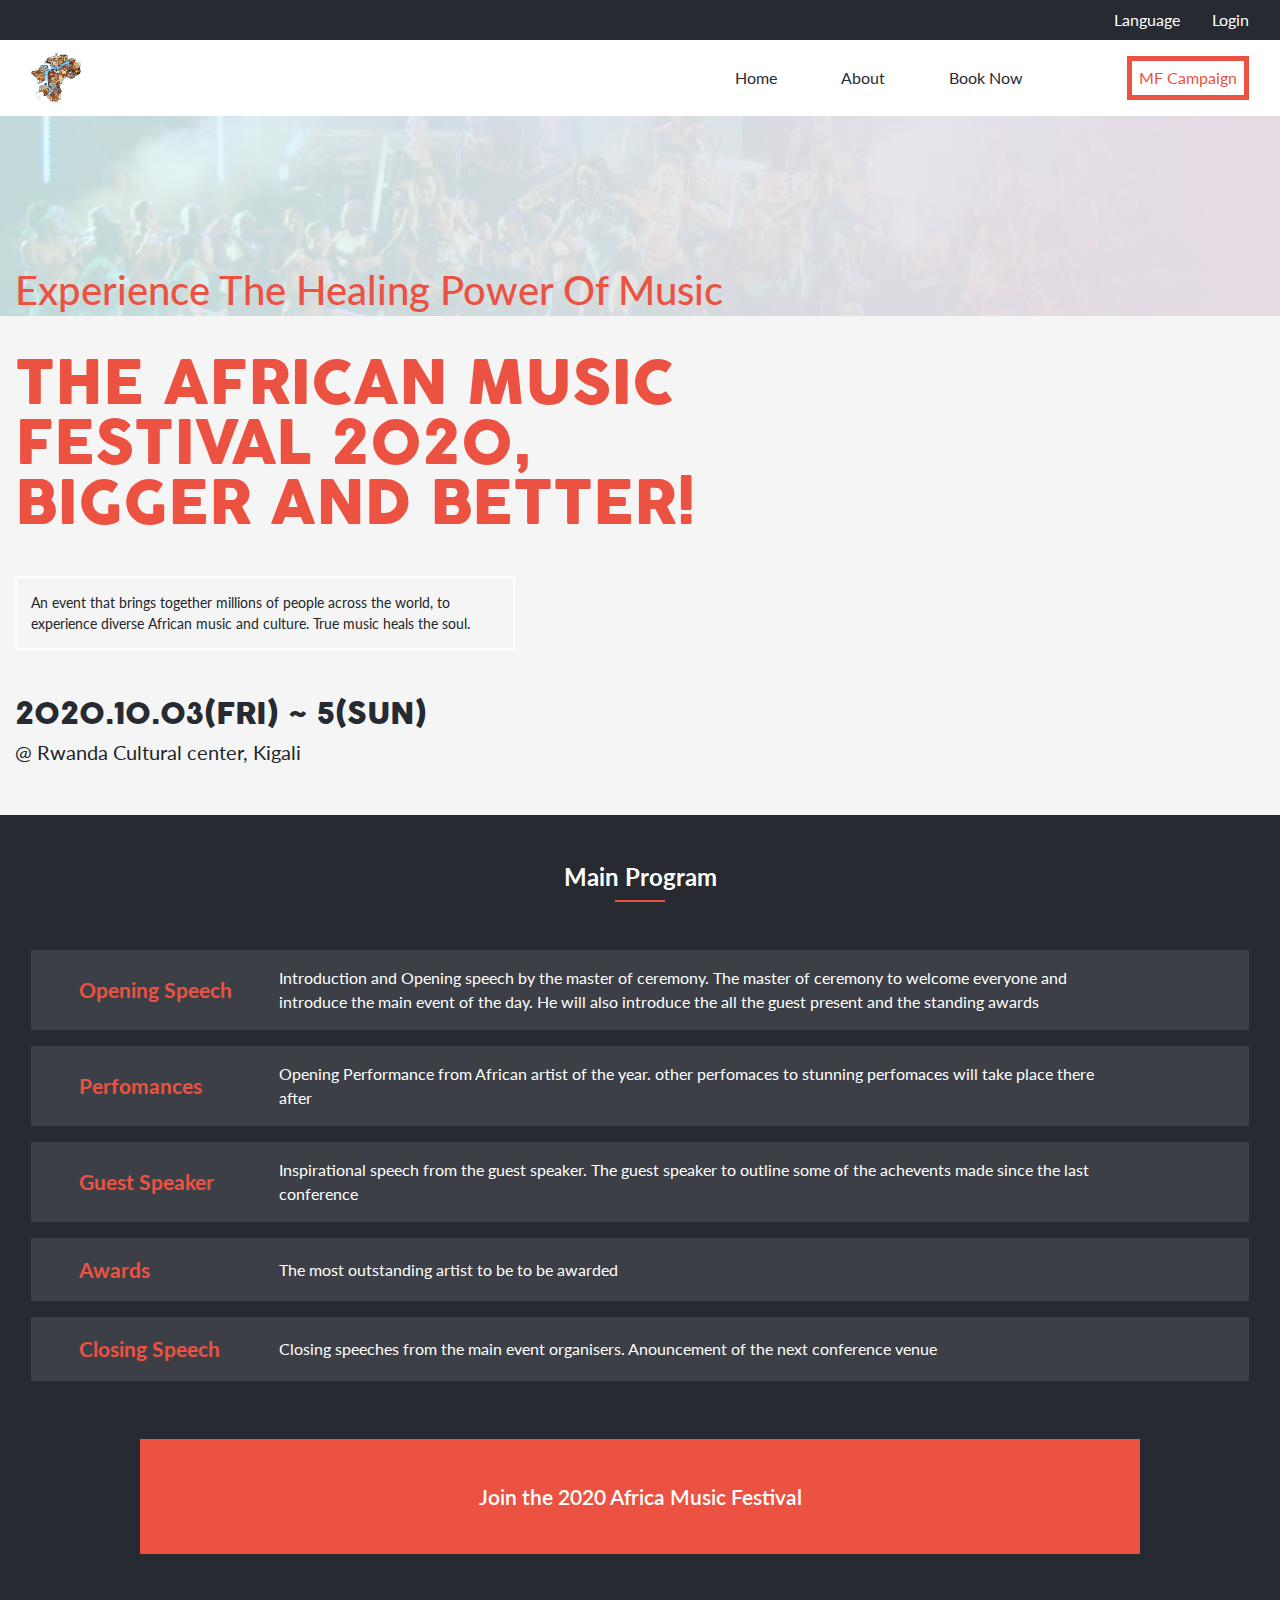
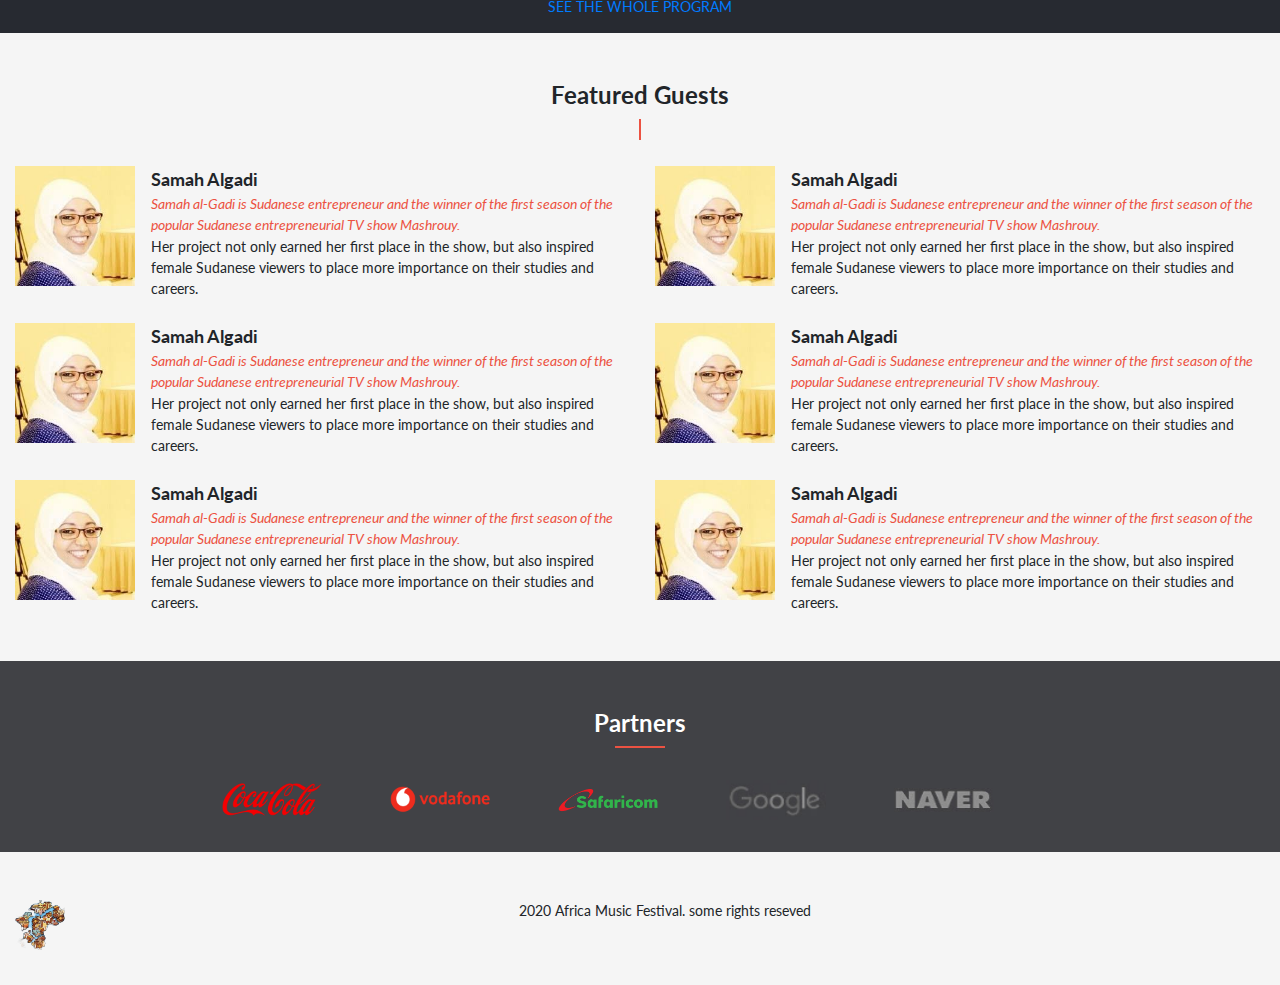
==== about.html @ 5dcbe177 "added the rights section footer" ====
<!DOCTYPE html>
<html lang="en">
<head>
  <meta charset="UTF-8">
  <meta name="viewport" content="width=device-width, initial-scale=1.0">
  <title>Home</title>
  <link rel="stylesheet" href="https://use.fontawesome.com/releases/v5.13.0/css/all.css" integrity="sha384-Bfad6CLCknfcloXFOyFnlgtENryhrpZCe29RTifKEixXQZ38WheV+i/6YWSzkz3V" crossorigin="anonymous"/>
  <link rel="stylesheet" href="style.css">
  <link href="https://fonts.googleapis.com/css2?family=Lato&display=swap" rel="stylesheet">
  <link rel="stylesheet" href="https://maxcdn.bootstrapcdn.com/bootstrap/4.0.0/css/bootstrap.min.css" integrity="sha384-Gn5384xqQ1aoWXA+058RXPxPg6fy4IWvTNh0E263XmFcJlSAwiGgFAW/dAiS6JXm" crossorigin="anonymous">

</head>
<body>

  <div class="small-nav">
    <nav class="container-fluid d-flex justify-content-end">
      
        <a class="nav-link" href="#"><i class="fab fa-facebook-f"></i></a>
        <a class="nav-link" href="#"><i class="fab fa-twitter"></i></a>
        <a class="nav-link" href="#">Language</a>
        <a class="nav-link" href="#">Login</a>
      
    </nav>
  </div>

  <nav class="navbar navbar-expand-lg top-nav sticky-top">
    <div class="container-fluid main-nav">
        <a class="navbar-brand" href="index.html"><img class="logo" src="images/logo.png" alt="Logo"></a>
        <button class="navbar-toggler" type="button" data-toggle="collapse" data-target="#navbarSupportedContent" aria-controls="navbarSupportedContent" aria-expanded="false" aria-label="Toggle navigation">
          <span class="navbar-toggler-icon"></span>
        </button>

      <div class="collapse navbar-collapse" id="navbarSupportedContent">
        <ul class="navbar-nav ml-auto">
          <li class="nav-item"><a class="nav-link" href="index.html">Home</a></li>
          <li class="nav-item"><a class="nav-link" href="about.html">About</a></li>          
          <li class="nav-item"><a class="nav-link" href="tickets.html">Book Now</a></li>
        </ul>
        
        <div class="campaign ml-5">MF Campaign</div>
      </div>
    </div>
  </nav>
  <header>
    <div class="container-fluid">
      
    </div>
    
  </header>
  <main class="container-fluid">
    <div>
      <h1 class="welcome-tag">Experience the healing power of Music</h1>

      <p class="head-tag">
        The African Music Festival 2020,
        Bigger and better!
      </p>
    </div>

    <div>
      <p class="description-tag">
        An event that brings together millions of people across the world, to 
        experience diverse African music and culture.
        True music heals the soul.
      </p>
    </div>

    <div>
      <div class="date">2020.10.03(FRI) ~ 5(SUN)</div>
      <p class="venue">@ Rwanda Cultural center, Kigali</p>
    </div>
  </main>

  <aside class="aside1 text-center mt-5">
    <div class="container-fluid aside1-container">

      <h4 class="aside-header">Main Program</h4>
      <span class="header-span"></span>

      <div class="program-container">

        <div class="prog1">
          <div class="icon"><i class="fas fa-comment-alt fa-2x"></i></div>
          <div class="prog-header">Opening Speech</div>
          <div class="p-text">
            Introduction and Opening speech by the master of ceremony.
            The master of ceremony to welcome everyone and introduce the main event of the day.
            He will also introduce the all the guest present and the standing awards
          </div>
        </div>

        <div class="prog1">
          <div class="icon"><i class="fas fa-comment-alt fa-2x"></i></div>
          <div class="prog-header">Perfomances</div>
          <div class="p-text">
            Opening Performance from African artist of the year.
            other perfomaces to stunning perfomaces will take place there after
          </div>
        </div>

        <div class="prog1">
          <div class="icon"><i class="fas fa-comment-alt fa-2x"></i></div>
          <div class="prog-header">Guest Speaker</div>
          <div class="p-text">
            Inspirational speech from the guest speaker.
            The guest speaker to outline some of the achevents made since the last conference
          </div>
        </div>

        <div class="prog1">
          <div class="icon"><i class="fas fa-comment-alt fa-2x"></i></div>
          <div class="prog-header">Awards</div>
          <div class="p-text">
            The most outstanding artist to be to be awarded
          </div>
        </div>

        <div class="prog1">
          <div class="icon"><i class="fas fa-comment-alt fa-2x"></i></div>
          <div class="prog-header">Closing Speech</div>
          <div class="p-text">
            Closing speeches from the main event organisers.
            Anouncement of the next conference venue
          </div>
        </div>
      </div>

      <button name="button" type="button" class="join-btn">Join the 2020 Africa Music Festival</button>

      <p><a href="#">SEE THE WHOLE PROGRAM</a></p>

    </div>
  </aside>

  <aside class="aside2 text-center">

    <div class="container-fluid aside2-container">

      <h4 class="aside-header">Featured Guests</h4>
      <span class="header-span"></span>
      
      <div class="row guests text-left"> 
        

        <div class="col-lg-6 mt-4">
          <img class="guests-img" src="images/samah.jpeg" alt="guests Image">
          <div class="guests-name">Samah Algadi</div>
          <div class="guests-background">
            Samah al-Gadi is  Sudanese entrepreneur and the winner of the first 
            season of the popular Sudanese entrepreneurial TV show Mashrouy. 
          </div>

          <div class="guests-border">  </div>

          <div class="guests-more">
            Her project not only earned her first place in the show, 
            but also inspired female Sudanese viewers 
            to place more importance on their studies and careers.
          </div>
        </div>

        <div class="col-lg-6 mt-4">
          <img class="guests-img" src="images/samah.jpeg" alt="guests Image">
          <div class="guests-name">Samah Algadi</div>
          <div class="guests-background">
            Samah al-Gadi is  Sudanese entrepreneur and the winner of the first 
            season of the popular Sudanese entrepreneurial TV show Mashrouy. 
          </div>

          <div class="guests-border">  </div>

          <div class="guests-more">
            Her project not only earned her first place in the show, 
            but also inspired female Sudanese viewers 
            to place more importance on their studies and careers.
          </div>
        </div>

        
      </div>

      <div class="row guests text-left"> 
        

        <div class="col-lg-6 mt-4">
          <img class="guests-img" src="images/samah.jpeg" alt="guests Image">
          <div class="guests-name">Samah Algadi</div>
          <div class="guests-background">
            Samah al-Gadi is  Sudanese entrepreneur and the winner of the first 
            season of the popular Sudanese entrepreneurial TV show Mashrouy. 
          </div>

          <div class="guests-border">  </div>

          <div class="guests-more">
            Her project not only earned her first place in the show, 
            but also inspired female Sudanese viewers 
            to place more importance on their studies and careers.
          </div>
        </div>

        <div class="col-lg-6 mt-4">
          <img class="guests-img" src="images/samah.jpeg" alt="guests Image">
          <div class="guests-name">Samah Algadi</div>
          <div class="guests-background">
            Samah al-Gadi is  Sudanese entrepreneur and the winner of the first 
            season of the popular Sudanese entrepreneurial TV show Mashrouy. 
          </div>

          <div class="guests-border">  </div>

          <div class="guests-more">
            Her project not only earned her first place in the show, 
            but also inspired female Sudanese viewers 
            to place more importance on their studies and careers.
          </div>
        </div>

        
      </div>

      <div class="row guests text-left"> 
        

        <div class="col-lg-6 mt-4">
          <img class="guests-img" src="images/samah.jpeg" alt="guests Image">
          <div class="guests-name">Samah Algadi</div>
          <div class="guests-background">
            Samah al-Gadi is  Sudanese entrepreneur and the winner of the first 
            season of the popular Sudanese entrepreneurial TV show Mashrouy. 
          </div>

          <div class="guests-border">  </div>

          <div class="guests-more">
            Her project not only earned her first place in the show, 
            but also inspired female Sudanese viewers 
            to place more importance on their studies and careers.
          </div>
        </div>

        <div class="col-lg-6 mt-4">
          <img class="guests-img" src="images/samah.jpeg" alt="guests Image">
          <div class="guests-name">Samah Algadi</div>
          <div class="guests-background">
            Samah al-Gadi is  Sudanese entrepreneur and the winner of the first 
            season of the popular Sudanese entrepreneurial TV show Mashrouy. 
          </div>

          <div class="guests-border">  </div>

          <div class="guests-more">
            Her project not only earned her first place in the show, 
            but also inspired female Sudanese viewers 
            to place more importance on their studies and careers.
          </div>
        </div>
        
      </div>

    </div>
  </aside>

  <footer class="text-center mt-5">
    <div class="footer-black-bg partners">
    
      <div class="container-fluid">
        <div class="logos-header">
          <h4 class="aside-header">Partners</h4>
          <span class="header-span"></span>
        </div>
        
        <div class="row d-md-block d-lg-none">
          <div class="col-md-12 d-flex justify-content-center">
            <img class="partner-img" src="images/coca.png" alt="Partners">
            <img class="partner-img" src="images/vodafone.png" alt="Partners">
            <img class="partner-img" src="images/saf.png" alt="Partners">
          </div>
          
          <div class="col-md-12 d-flex justify-content-center">
            <img class="partner-img" src="images/google.png" alt="Partners">
            <img class="partner-img" src="images/naver.png" alt="Partners">
          </div>
          
        </div>

        <div class="footer-logos d-none d-lg-block">
            <img class="partner-img" src="images/coca.png" alt="Partners">
            <img class="partner-img" src="images/vodafone.png" alt="Partners">
            <img class="partner-img" src="images/saf.png" alt="Partners">
            <img class="partner-img" src="images/google.png" alt="Partners">
            <img class="partner-img" src="images/naver.png" alt="Partners">
                
        </div>
        
      </div>
    </div>

    <div class="footer-white-bg text-center">
      <div class="rights container-fluid">
        <div class="copyrights">
          <img class="logo" src="images/logo.png" alt="logo">
        </div>
        <div class="attribution">
          <p>
            2020 Africa Music Festival.
            some rights reseved
          </p>
        </div>
      </div>
    </div>
  </footer>

<script src="https://code.jquery.com/jquery-3.2.1.slim.min.js" integrity="sha384-KJ3o2DKtIkvYIK3UENzmM7KCkRr/rE9/Qpg6aAZGJwFDMVNA/GpGFF93hXpG5KkN" crossorigin="anonymous"></script>
<script src="https://cdnjs.cloudflare.com/ajax/libs/popper.js/1.12.9/umd/popper.min.js" integrity="sha384-ApNbgh9B+Y1QKtv3Rn7W3mgPxhU9K/ScQsAP7hUibX39j7fakFPskvXusvfa0b4Q" crossorigin="anonymous"></script>
<script src="https://maxcdn.bootstrapcdn.com/bootstrap/4.0.0/js/bootstrap.min.js" integrity="sha384-JZR6Spejh4U02d8jOt6vLEHfe/JQGiRRSQQxSfFWpi1MquVdAyjUar5+76PVCmYl" crossorigin="anonymous"></script>
</body>
</html>
---- style.css ----
* {
  margin: 0;
  padding: 0;
  font-family: "Lato", sans-serif;
}

@font-face {
  font-family: cocogoose;
  src: url("cocogoose/Cocogoose_trial.otf");
}


header {
  background-image: linear-gradient(to right, rgba(226, 255, 255, 0.85), #e6dbe3), url("images/fest.jpg");
  height: 200px;
  background-position: center;
  background-repeat: no-repeat;
  background-size: cover;
}

.logo {
  width: 50px;
}

body {
  background: rgba(221, 221, 221, 0.3) !important;
  /* opacity: 0.1; */
}

.small-nav {
  background-color: #272a31;
  color: white;
}

.fa-twitter,
.fa-facebook-f {
  color: white !important;
}

.small-nav .nav-link {
  color: white !important;
}

.navbar {
  background: white;
}

.navbar .nav-link {
  color: #272a31;
  margin-right: 3em;
}

.campaign {
  border: 5px solid #ec5242;
  padding: 5px 7px;
  color: #ec5242;
}

.welcome-tag {
  color: #ec5242;
  text-transform: capitalize;
  margin-top: -1.25em;
  margin-bottom: 1em;
}

p {
  font-size: 14px;
}

.head-tag {
  max-width: 700px;
  font-family: cocogoose;
  font-size: 60px;
  line-height: 60px;
  color: #ec5242;
  text-transform: uppercase;
}

.description-tag {
  max-width: 500px;
  border: 2px solid white;
  padding: 1em;
  margin: 3em 0;
}

.date {
  font-family: cocogoose;
  font-size: 30px;
  color: #272a31;
}

.venue {
  font-size: 20px;
}

.aside1 {
  background: #272a31;
}

.aside1-container {
  display: flex;
  flex-direction: column;
  align-items: center;
  color: white;
}

.aside-header{
  font-weight: 700;
  padding-top: 2em;
  /* border-bottom: 2px solid #ec5242; */
  /* border-width: 1; */
}

.header-span {
  width: 50px;
  border: 1px solid #ec5242;
  margin-bottom: 2em;
}

.prog1 {
  width: auto;
  background: #3C3F46;
  margin: 1em;
  padding: 1em;
  display: flex;
  align-items: center;
  text-align: left;
}

.icon {
  margin: 0 1em;
}

.prog-header {
  width: 200px;
  font-size: 21px;
  font-weight: 700;
  color: #ec5242;
  /* text-align: center; */
  /* margin: 0 1em; */
}

.p-text {
  width: 70%;
  /* max-width: 720px; */
  /* margin-left: 1em; */
}

.join-btn {
  width: 80%;
  background: #ec5242;
  border: none;
  color: white;
  font-size: 21px;
  font-weight: 600;
  padding: 2em;
  margin: 2em 0;
}

.guests-img {
  float: left;
}

.guests-img {
  width: 120px;
  margin-right: 1em;
}

.guests-name {
  font-size: 18px;
  font-weight: bold;
}

.guests-background {
  font-size: 14px;
  font-style: italic;
  color: #ec5242;
}

.guests-border {
  width: 100px;
  background: #ec5242;
  border-bottom: 1px solid #3C3F46;
}

.guests-more {
  font-size: 14px;
}


.partners {
  background: #414246;
  color: white;
  padding-bottom: 2em;
}

.logos-header {
  display: flex;
  flex-direction: column;
  align-items: center;
}

.footer-logos {
  display: flex;  
  flex-direction: row;
  justify-content: center;
}

.partner-img {
  width: 100px;
  margin-right: 4em;
}

.copyrights {
  float: left;
}

.rights {
  padding: 3em;
}





@media (min-width: 768px) { ... }

@media (min-width: 992px) { ... }
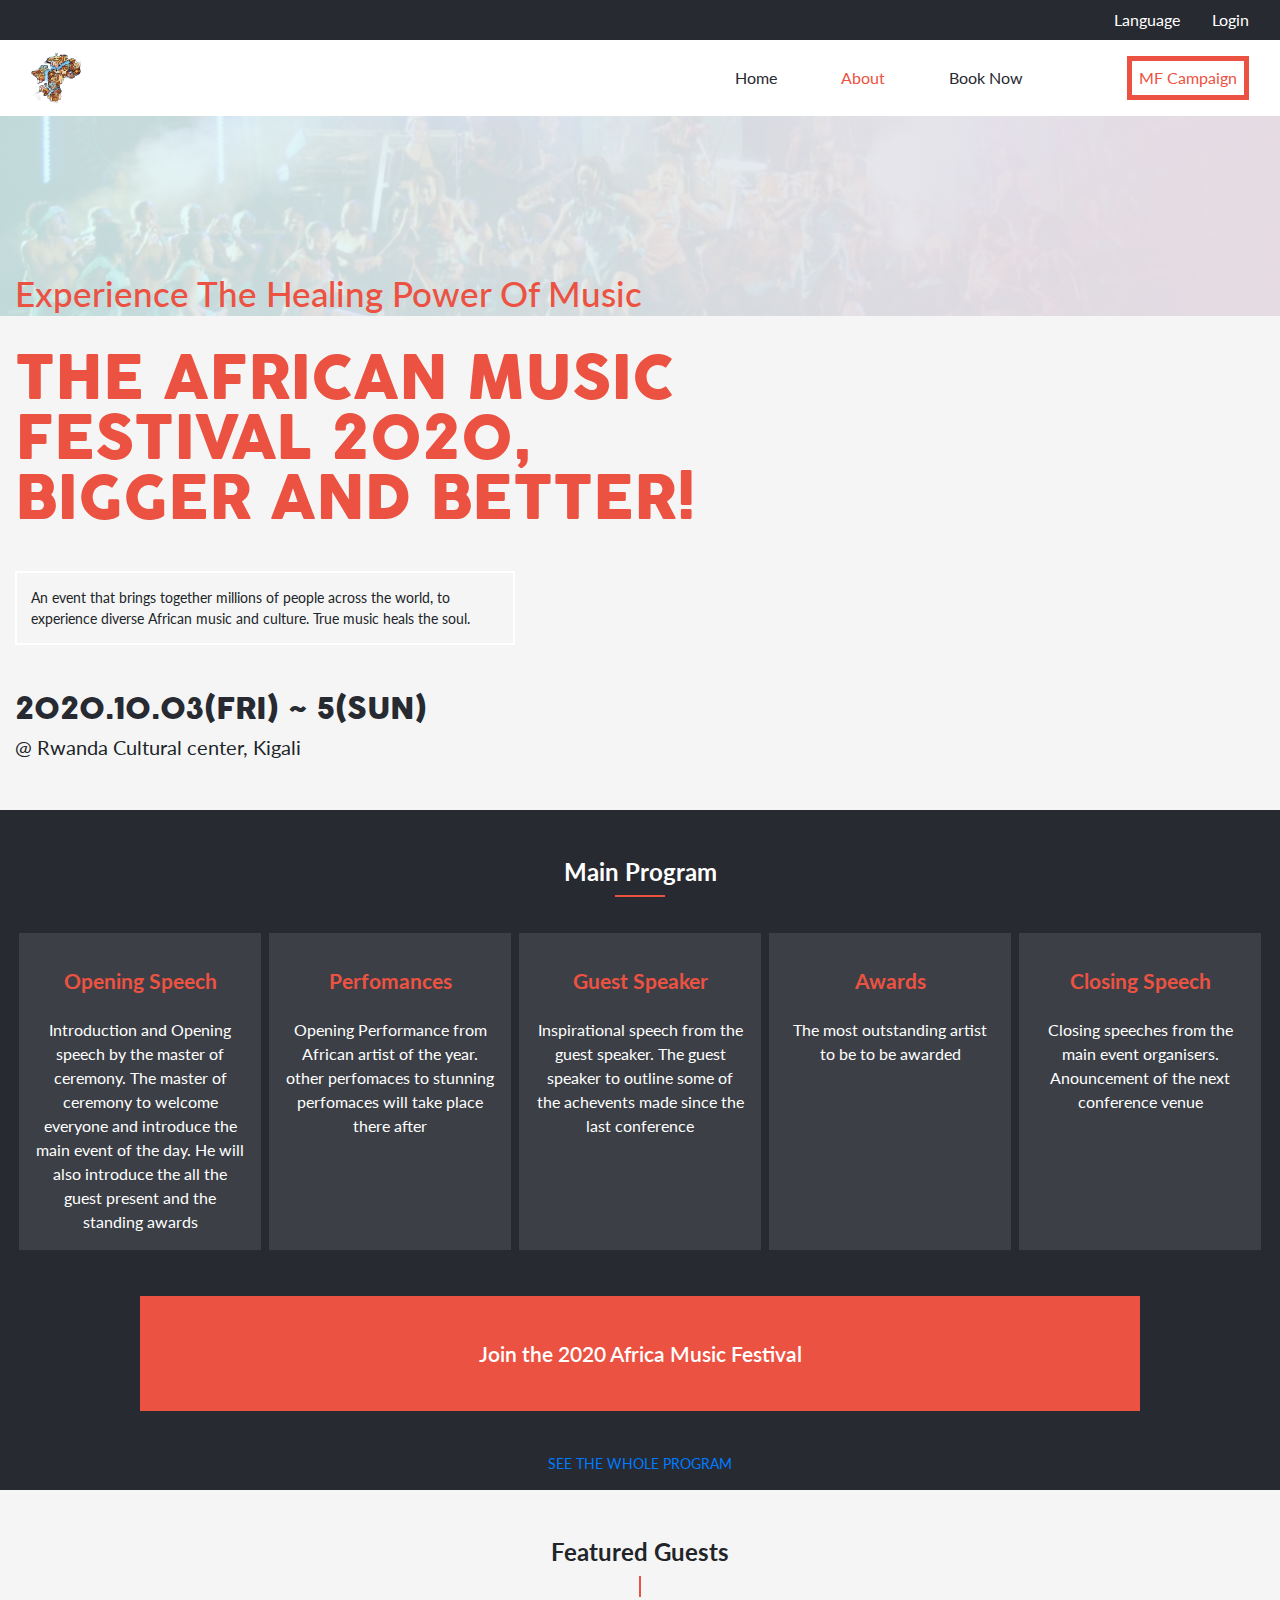
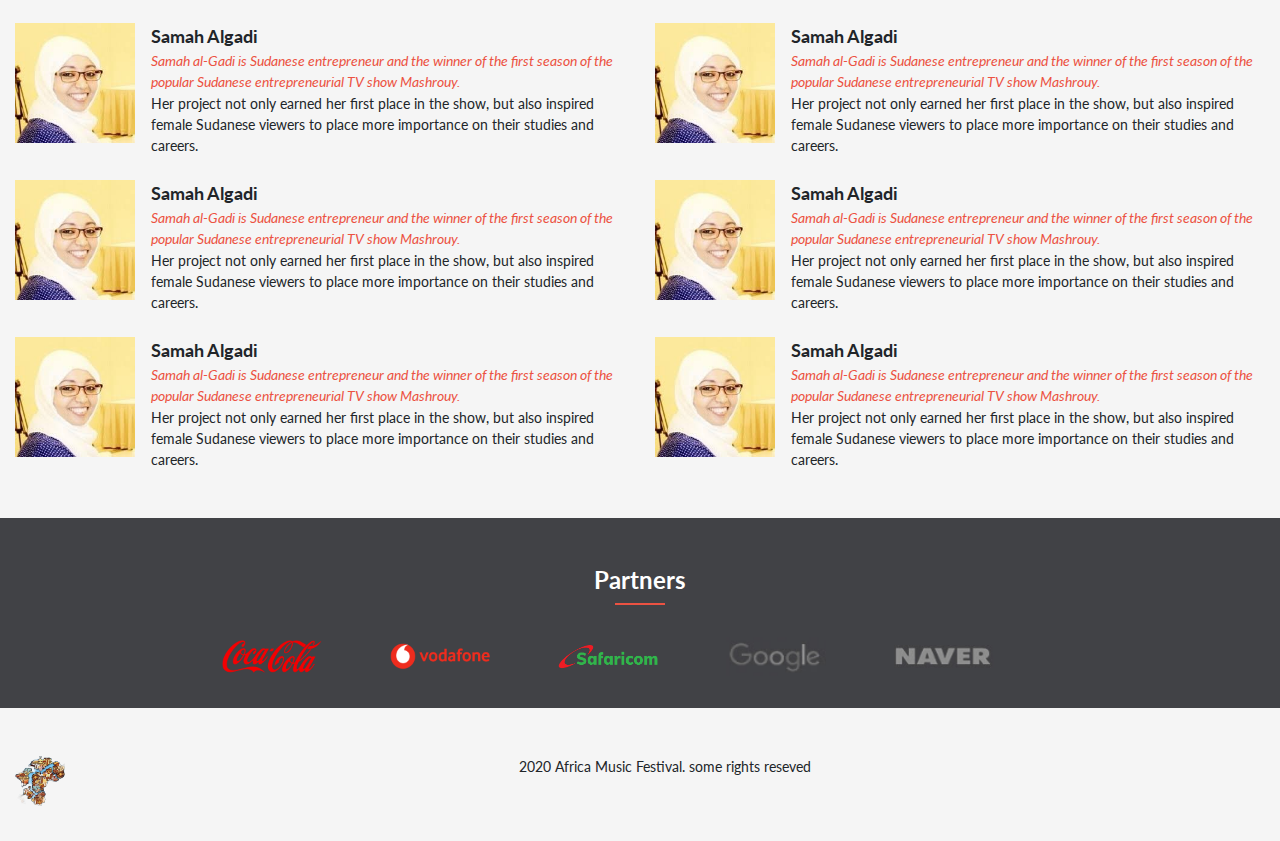
==== commit b34f0620: "added media query for the main section" ====
--- a/about.html
+++ b/about.html
@@ -33,7 +33,7 @@
       <div class="collapse navbar-collapse" id="navbarSupportedContent">
         <ul class="navbar-nav ml-auto">
           <li class="nav-item"><a class="nav-link" href="index.html">Home</a></li>
-          <li class="nav-item"><a class="nav-link" href="about.html">About</a></li>          
+          <li class="nav-item"><a class="nav-link active" href="about.html">About</a></li>          
           <li class="nav-item"><a class="nav-link" href="tickets.html">Book Now</a></li>
         </ul>
         
--- a/style.css
+++ b/style.css
@@ -11,6 +11,7 @@
 
 
 header {
+  width: 100%;
   background-image: linear-gradient(to right, rgba(226, 255, 255, 0.85), #e6dbe3), url("images/fest.jpg");
   height: 200px;
   background-position: center;
@@ -50,6 +51,10 @@
   margin-right: 3em;
 }
 
+.active {
+  color: #ec5242 !important;
+}
+
 .campaign {
   border: 5px solid #ec5242;
   padding: 5px 7px;
@@ -61,6 +66,7 @@
   text-transform: capitalize;
   margin-top: -1.25em;
   margin-bottom: 1em;
+  font-size: 30px;
 }
 
 p {
@@ -69,8 +75,8 @@
 
 .head-tag {
   max-width: 700px;
-  font-family: cocogoose;
-  font-size: 60px;
+  font-family: "cocogoose", sans-serif;
+  font-size: 40px;
   line-height: 60px;
   color: #ec5242;
   text-transform: uppercase;
@@ -84,6 +90,7 @@
 }
 
 .date {
+  max-width: 500px;
   font-family: cocogoose;
   font-size: 30px;
   color: #272a31;
@@ -94,6 +101,7 @@
 }
 
 .aside1 {
+  width: 100%;
   background: #272a31;
 }
 
@@ -104,11 +112,9 @@
   color: white;
 }
 
-.aside-header{
+.aside-header {
   font-weight: 700;
   padding-top: 2em;
-  /* border-bottom: 2px solid #ec5242; */
-  /* border-width: 1; */
 }
 
 .header-span {
@@ -136,8 +142,6 @@
   font-size: 21px;
   font-weight: 700;
   color: #ec5242;
-  /* text-align: center; */
-  /* margin: 0 1em; */
 }
 
 .p-text {
@@ -157,6 +161,13 @@
   margin: 2em 0;
 }
 
+.see-prog {
+  color: white;
+  border-bottom: 1px solid white;
+  cursor: pointer;
+  margin: 3em;
+}
+
 .guests-img {
   float: left;
 }
@@ -219,11 +230,49 @@
   padding: 3em;
 }
 
-
-
-
-
-@media (min-width: 768px) { ... }
-
-@media (min-width: 992px) { ... }
-
+.nav-link:hover {
+  color: #ec5242;
+}
+
+.prog1:hover {
+  border: 1px solid white;
+}
+
+@media screen and (min-width: 992px) {
+  .head-tag {
+    font-size: 60px;
+  }
+
+  .welcome-tag {    
+    font-size: 35px;
+  }
+
+  .program-container {
+    display: flex;
+    justify-content: center;
+  }
+
+  .prog1 {
+    display: unset;
+    margin: unset;
+    margin: 0.25em;
+    text-align: center;
+    justify-content: center;
+    width: 20%;
+  }
+
+  .p-text {
+    width: unset;
+  }
+
+  .icon {
+    margin: unset;
+    margin: 1em 0;
+  }
+
+  .prog-header {
+    width: unset;
+    margin-bottom: 1em;
+  }  
+}
+
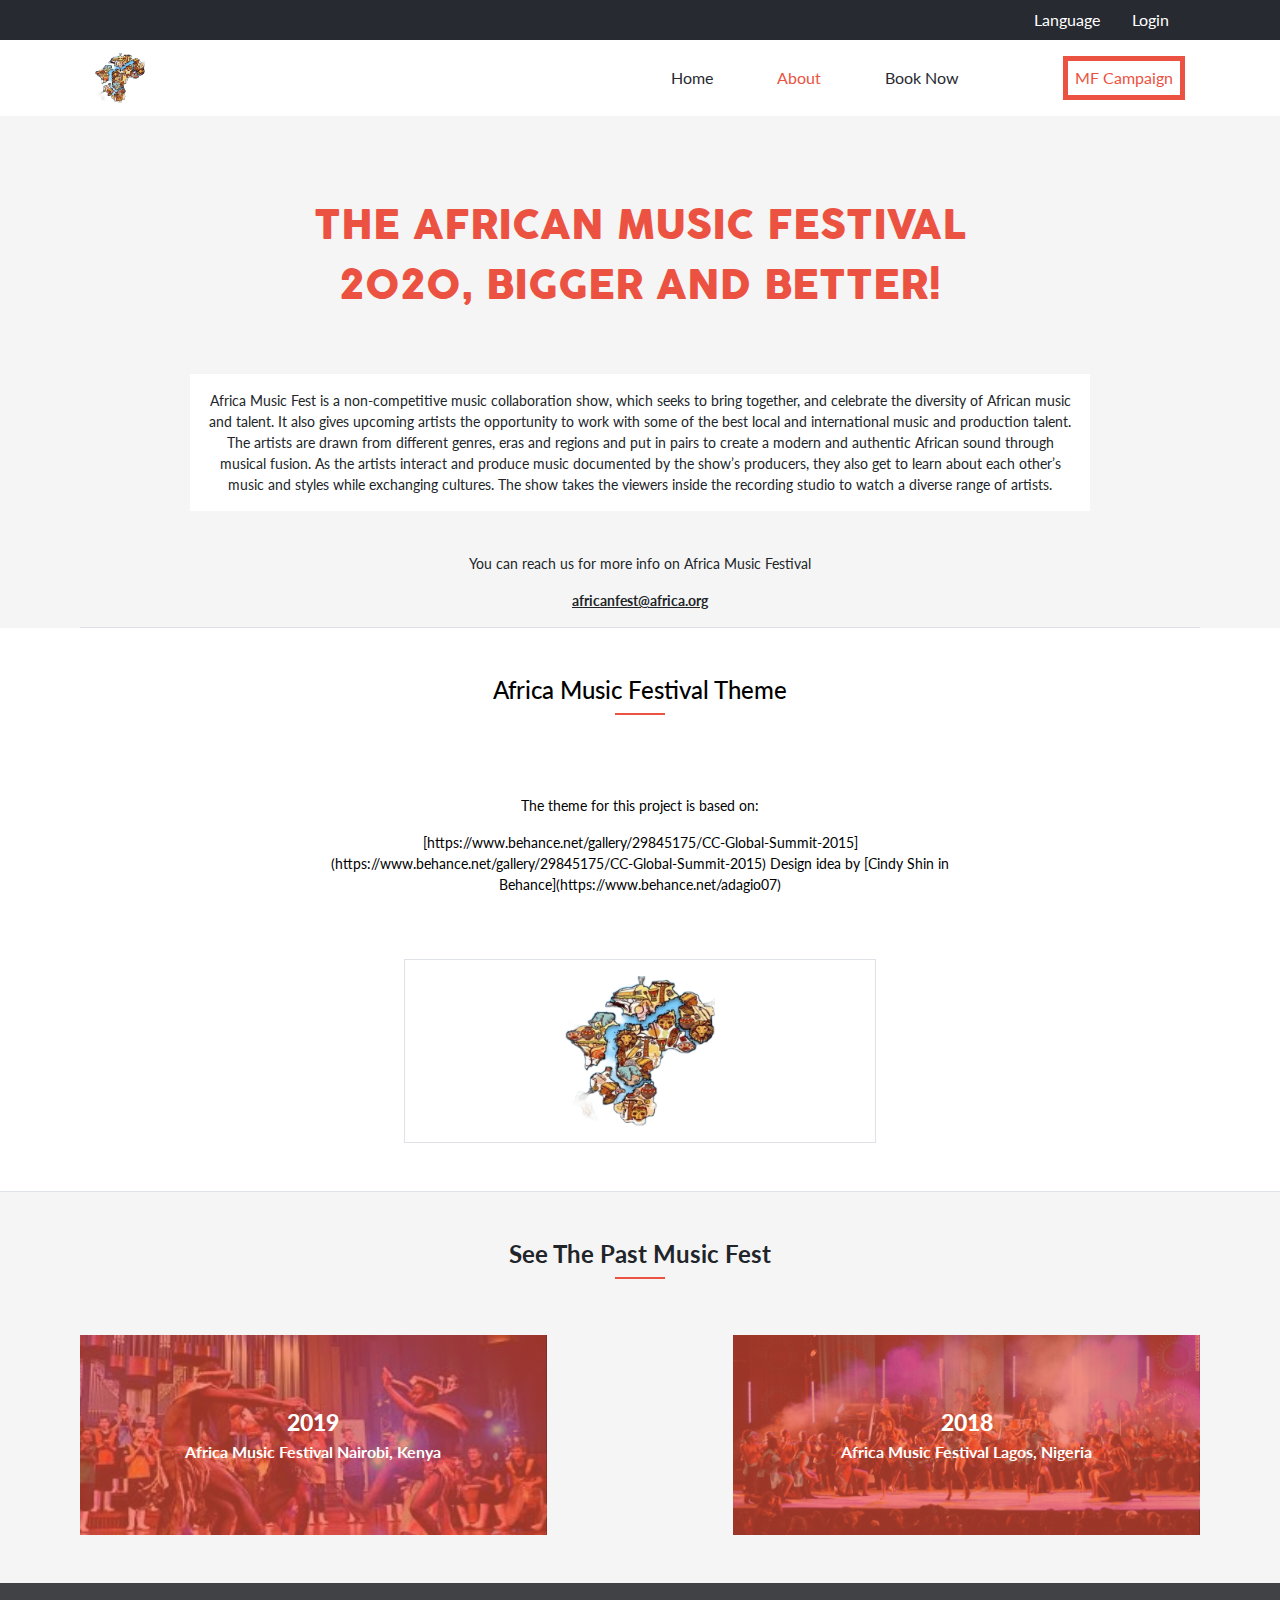
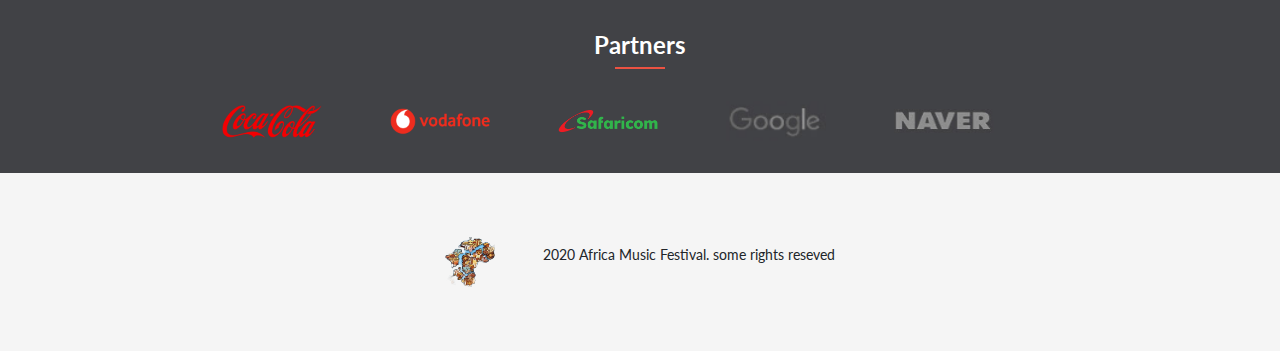
==== commit 74a94044: "the about page added" ====
--- a/about.html
+++ b/about.html
@@ -6,14 +6,14 @@
   <title>Home</title>
   <link rel="stylesheet" href="https://use.fontawesome.com/releases/v5.13.0/css/all.css" integrity="sha384-Bfad6CLCknfcloXFOyFnlgtENryhrpZCe29RTifKEixXQZ38WheV+i/6YWSzkz3V" crossorigin="anonymous"/>
   <link rel="stylesheet" href="style.css">
+  <link rel="stylesheet" href="about.css">
   <link href="https://fonts.googleapis.com/css2?family=Lato&display=swap" rel="stylesheet">
   <link rel="stylesheet" href="https://maxcdn.bootstrapcdn.com/bootstrap/4.0.0/css/bootstrap.min.css" integrity="sha384-Gn5384xqQ1aoWXA+058RXPxPg6fy4IWvTNh0E263XmFcJlSAwiGgFAW/dAiS6JXm" crossorigin="anonymous">
 
 </head>
 <body>
-
-  <div class="small-nav">
-    <nav class="container-fluid d-flex justify-content-end">
+  <div class="small-nav d-none d-lg-block">
+    <nav class="container-fluid d-flex justify-content-end nav-nav">
       
         <a class="nav-link" href="#"><i class="fab fa-facebook-f"></i></a>
         <a class="nav-link" href="#"><i class="fab fa-twitter"></i></a>
@@ -25,9 +25,9 @@
 
   <nav class="navbar navbar-expand-lg top-nav sticky-top">
     <div class="container-fluid main-nav">
-        <a class="navbar-brand" href="index.html"><img class="logo" src="images/logo.png" alt="Logo"></a>
+        <a class="navbar-brand d-none d-lg-block" href="index.html"><img class="logo" src="images/logo.png" alt="Logo"></a>
         <button class="navbar-toggler" type="button" data-toggle="collapse" data-target="#navbarSupportedContent" aria-controls="navbarSupportedContent" aria-expanded="false" aria-label="Toggle navigation">
-          <span class="navbar-toggler-icon"></span>
+          <i class="fas fa-bars fa-3x"></i>
         </button>
 
       <div class="collapse navbar-collapse" id="navbarSupportedContent">
@@ -41,230 +41,100 @@
       </div>
     </div>
   </nav>
-  <header>
-    <div class="container-fluid">
-      
-    </div>
-    
-  </header>
-  <main class="container-fluid">
+
+  <main class="container-fluid main border-bottom">
     <div>
-      <h1 class="welcome-tag">Experience the healing power of Music</h1>
-
-      <p class="head-tag">
+      <p class="about-head-tag">
         The African Music Festival 2020,
         Bigger and better!
       </p>
     </div>
 
     <div>
-      <p class="description-tag">
-        An event that brings together millions of people across the world, to 
-        experience diverse African music and culture.
-        True music heals the soul.
+      <p class="about-description-tag">
+        Africa Music Fest is a non-competitive music collaboration show, 
+        which seeks to bring together, and celebrate the diversity of African
+        music and talent. 
+        It also gives upcoming artists the opportunity to work with some of 
+        the best local and international music and production talent. 
+        The artists are drawn from different genres, eras and regions and put 
+        in pairs to create a modern and authentic African sound through 
+        musical fusion. As the artists interact and produce music 
+        documented by the show’s producers, they also get to learn 
+        about each other’s music and styles while exchanging cultures. 
+        The show takes the viewers inside the recording studio to watch a
+        diverse range of artists.
       </p>
     </div>
 
     <div>
-      <div class="date">2020.10.03(FRI) ~ 5(SUN)</div>
-      <p class="venue">@ Rwanda Cultural center, Kigali</p>
+      <p class="contact-us">You can reach us for more info on Africa Music Festival</p>
+      <p class="about-mail">africanfest@africa.org</p>
     </div>
   </main>
 
-  <aside class="aside1 text-center mt-5">
+  <aside class="about-aside1 text-center pt-5">
     <div class="container-fluid aside1-container">
 
-      <h4 class="aside-header">Main Program</h4>
-      <span class="header-span"></span>
+      <h4 class="about-aside-header">Africa Music Festival Theme</h4>
+      <span class="header-span"></span>      
 
-      <div class="program-container">
-
-        <div class="prog1">
-          <div class="icon"><i class="fas fa-comment-alt fa-2x"></i></div>
-          <div class="prog-header">Opening Speech</div>
-          <div class="p-text">
-            Introduction and Opening speech by the master of ceremony.
-            The master of ceremony to welcome everyone and introduce the main event of the day.
-            He will also introduce the all the guest present and the standing awards
-          </div>
-        </div>
-
-        <div class="prog1">
-          <div class="icon"><i class="fas fa-comment-alt fa-2x"></i></div>
-          <div class="prog-header">Perfomances</div>
-          <div class="p-text">
-            Opening Performance from African artist of the year.
-            other perfomaces to stunning perfomaces will take place there after
-          </div>
-        </div>
-
-        <div class="prog1">
-          <div class="icon"><i class="fas fa-comment-alt fa-2x"></i></div>
-          <div class="prog-header">Guest Speaker</div>
-          <div class="p-text">
-            Inspirational speech from the guest speaker.
-            The guest speaker to outline some of the achevents made since the last conference
-          </div>
-        </div>
-
-        <div class="prog1">
-          <div class="icon"><i class="fas fa-comment-alt fa-2x"></i></div>
-          <div class="prog-header">Awards</div>
-          <div class="p-text">
-            The most outstanding artist to be to be awarded
-          </div>
-        </div>
-
-        <div class="prog1">
-          <div class="icon"><i class="fas fa-comment-alt fa-2x"></i></div>
-          <div class="prog-header">Closing Speech</div>
-          <div class="p-text">
-            Closing speeches from the main event organisers.
-            Anouncement of the next conference venue
-          </div>
-        </div>
+      <div class="about-theme">
+        <p>The theme for this project is based on:</p>
+        <p>[https://www.behance.net/gallery/29845175/CC-Global-Summit-2015]
+        (https://www.behance.net/gallery/29845175/CC-Global-Summit-2015)
+        Design idea by [Cindy Shin in Behance](https://www.behance.net/adagio07)</p>
       </div>
 
-      <button name="button" type="button" class="join-btn">Join the 2020 Africa Music Festival</button>
-
-      <p><a href="#">SEE THE WHOLE PROGRAM</a></p>
+      <div class="theme border">
+        <img class="theme-img" src="images/logo.png" alt="vodaphone">
+      </div>
 
     </div>
   </aside>
 
-  <aside class="aside2 text-center">
+  <aside class="aside2 text-center border-top">
 
     <div class="container-fluid aside2-container">
 
-      <h4 class="aside-header">Featured Guests</h4>
-      <span class="header-span"></span>
+      <div class="logos-header">
+        <h4 class="aside-header">See The Past Music Fest</h4>
+        <span class="header-span"></span>
+      </div>
       
       <div class="row guests text-left"> 
         
 
-        <div class="col-lg-6 mt-4">
-          <img class="guests-img" src="images/samah.jpeg" alt="guests Image">
-          <div class="guests-name">Samah Algadi</div>
-          <div class="guests-background">
-            Samah al-Gadi is  Sudanese entrepreneur and the winner of the first 
-            season of the popular Sudanese entrepreneurial TV show Mashrouy. 
+        <div class="col-lg-5 mt-4 past-fest festival">
+          <div class="fest-year">2019</div>
+          <div class="fest-venue">
+            Africa Music Festival Nairobi, Kenya
           </div>
 
-          <div class="guests-border">  </div>
-
-          <div class="guests-more">
-            Her project not only earned her first place in the show, 
-            but also inspired female Sudanese viewers 
-            to place more importance on their studies and careers.
-          </div>
         </div>
 
-        <div class="col-lg-6 mt-4">
-          <img class="guests-img" src="images/samah.jpeg" alt="guests Image">
-          <div class="guests-name">Samah Algadi</div>
-          <div class="guests-background">
-            Samah al-Gadi is  Sudanese entrepreneur and the winner of the first 
-            season of the popular Sudanese entrepreneurial TV show Mashrouy. 
+        <div class="col d-none d-lg-block">
+          
+
+        </div>
+
+        <div class="col-lg-5 mt-4 past-fest1 festival">
+          <div class="fest-year">2018</div>
+          <div class="fest-venue">
+            Africa Music Festival Lagos, Nigeria
           </div>
 
-          <div class="guests-border">  </div>
-
-          <div class="guests-more">
-            Her project not only earned her first place in the show, 
-            but also inspired female Sudanese viewers 
-            to place more importance on their studies and careers.
-          </div>
         </div>
 
-        
-      </div>
-
-      <div class="row guests text-left"> 
-        
-
-        <div class="col-lg-6 mt-4">
-          <img class="guests-img" src="images/samah.jpeg" alt="guests Image">
-          <div class="guests-name">Samah Algadi</div>
-          <div class="guests-background">
-            Samah al-Gadi is  Sudanese entrepreneur and the winner of the first 
-            season of the popular Sudanese entrepreneurial TV show Mashrouy. 
-          </div>
-
-          <div class="guests-border">  </div>
-
-          <div class="guests-more">
-            Her project not only earned her first place in the show, 
-            but also inspired female Sudanese viewers 
-            to place more importance on their studies and careers.
-          </div>
-        </div>
-
-        <div class="col-lg-6 mt-4">
-          <img class="guests-img" src="images/samah.jpeg" alt="guests Image">
-          <div class="guests-name">Samah Algadi</div>
-          <div class="guests-background">
-            Samah al-Gadi is  Sudanese entrepreneur and the winner of the first 
-            season of the popular Sudanese entrepreneurial TV show Mashrouy. 
-          </div>
-
-          <div class="guests-border">  </div>
-
-          <div class="guests-more">
-            Her project not only earned her first place in the show, 
-            but also inspired female Sudanese viewers 
-            to place more importance on their studies and careers.
-          </div>
-        </div>
-
-        
-      </div>
-
-      <div class="row guests text-left"> 
-        
-
-        <div class="col-lg-6 mt-4">
-          <img class="guests-img" src="images/samah.jpeg" alt="guests Image">
-          <div class="guests-name">Samah Algadi</div>
-          <div class="guests-background">
-            Samah al-Gadi is  Sudanese entrepreneur and the winner of the first 
-            season of the popular Sudanese entrepreneurial TV show Mashrouy. 
-          </div>
-
-          <div class="guests-border">  </div>
-
-          <div class="guests-more">
-            Her project not only earned her first place in the show, 
-            but also inspired female Sudanese viewers 
-            to place more importance on their studies and careers.
-          </div>
-        </div>
-
-        <div class="col-lg-6 mt-4">
-          <img class="guests-img" src="images/samah.jpeg" alt="guests Image">
-          <div class="guests-name">Samah Algadi</div>
-          <div class="guests-background">
-            Samah al-Gadi is  Sudanese entrepreneur and the winner of the first 
-            season of the popular Sudanese entrepreneurial TV show Mashrouy. 
-          </div>
-
-          <div class="guests-border">  </div>
-
-          <div class="guests-more">
-            Her project not only earned her first place in the show, 
-            but also inspired female Sudanese viewers 
-            to place more importance on their studies and careers.
-          </div>
-        </div>
-        
       </div>
 
     </div>
   </aside>
 
   <footer class="text-center mt-5">
-    <div class="footer-black-bg partners">
+    <div class="container-fluid partners">
     
-      <div class="container-fluid">
+      <div class="">
         <div class="logos-header">
           <h4 class="aside-header">Partners</h4>
           <span class="header-span"></span>
--- a/style.css
+++ b/style.css
@@ -177,6 +177,11 @@
   margin-right: 1em;
 }
 
+.right-float {
+  display: flex;
+  flex-direction: column;
+}
+
 .guests-name {
   font-size: 18px;
   font-weight: bold;
@@ -189,15 +194,22 @@
 }
 
 .guests-border {
-  width: 100px;
+  width: 30px;
   background: #ec5242;
   border-bottom: 1px solid #3C3F46;
+  margin: 10px 0;
 }
 
 .guests-more {
   font-size: 14px;
 }
 
+.more-btn {
+  width: 100%;
+  border: 1px solid #414246;
+  margin-right: auto;
+  margin-left: auto;
+}
 
 .partners {
   background: #414246;
@@ -208,6 +220,7 @@
 .logos-header {
   display: flex;
   flex-direction: column;
+  justify-content: center;
   align-items: center;
 }
 
@@ -223,11 +236,24 @@
 }
 
 .copyrights {
-  float: left;
+  margin-right: 3em;
+
 }
 
 .rights {
-  padding: 3em;
+  display: flex;
+  align-items: center;
+  justify-content: center;
+  padding: 4em;
+}
+
+.nav-nav,
+.main,
+.aside1-container,
+.aside2-container,
+.footer-black-bg,
+.main-nav {
+  max-width: 1120px;
 }
 
 .nav-link:hover {
@@ -273,6 +299,7 @@
   .prog-header {
     width: unset;
     margin-bottom: 1em;
-  }  
-}
-
+  }
+
+}
+
--- a/about.css
+++ b/about.css
@@ -0,0 +1,85 @@
+.main {
+  display: flex;
+  flex-direction: column;
+  align-items: center;
+  text-align: center;
+  margin-top: 5em;
+}
+
+.about-head-tag {
+  max-width: 700px;
+  font-family: "cocogoose", sans-serif;
+  font-size: 40px;
+  line-height: 60px;
+  color: #ec5242;
+  text-transform: uppercase;
+}
+
+.about-description-tag {
+  max-width: 900px;
+  background: white;
+  border: 2px solid white;
+  padding: 1em;
+  margin: 3em 0;
+}
+
+.about-mail {
+  font-weight: bold;
+  text-decoration: underline;
+}
+
+.about-aside1 {
+  background: white;
+}
+
+.about-aside-header {
+  color: black;
+}
+
+.about-theme {
+  width: 60%;
+  /* background: #ec5242; */
+  /* border: none; */
+  color: black;
+  /* font-size: 21px; */
+  /* font-weight: 600; */
+  padding: 1em;
+  margin: 2em 0;
+}
+
+.theme {
+  padding: 1em 10em;
+  margin-bottom: 3em;
+}
+
+.theme-img {
+  width: 150px;
+}
+
+.past-fest {  
+  background-image: linear-gradient(to right, rgba(238, 82, 60, 0.65), rgba(238, 82, 60, 0.65)), url("images/download.jpeg");
+}
+
+.past-fest1 {
+  width: 100%;
+  background-image: linear-gradient(to right, rgba(238, 82, 60, 0.65), rgba(238, 82, 60, 0.65)), url("images/fest.jpg");
+}
+
+.festival {
+  width: 100%;
+  height: 200px;
+  color: white;
+  background-position: center;
+  background-repeat: no-repeat;
+  background-size: cover;
+  display: flex;
+  flex-direction: column;
+  justify-content: center;
+  align-items: center;
+  font-weight: bold;
+}
+
+.fest-year {
+  font-size: 23px;
+  font-weight: 900;
+}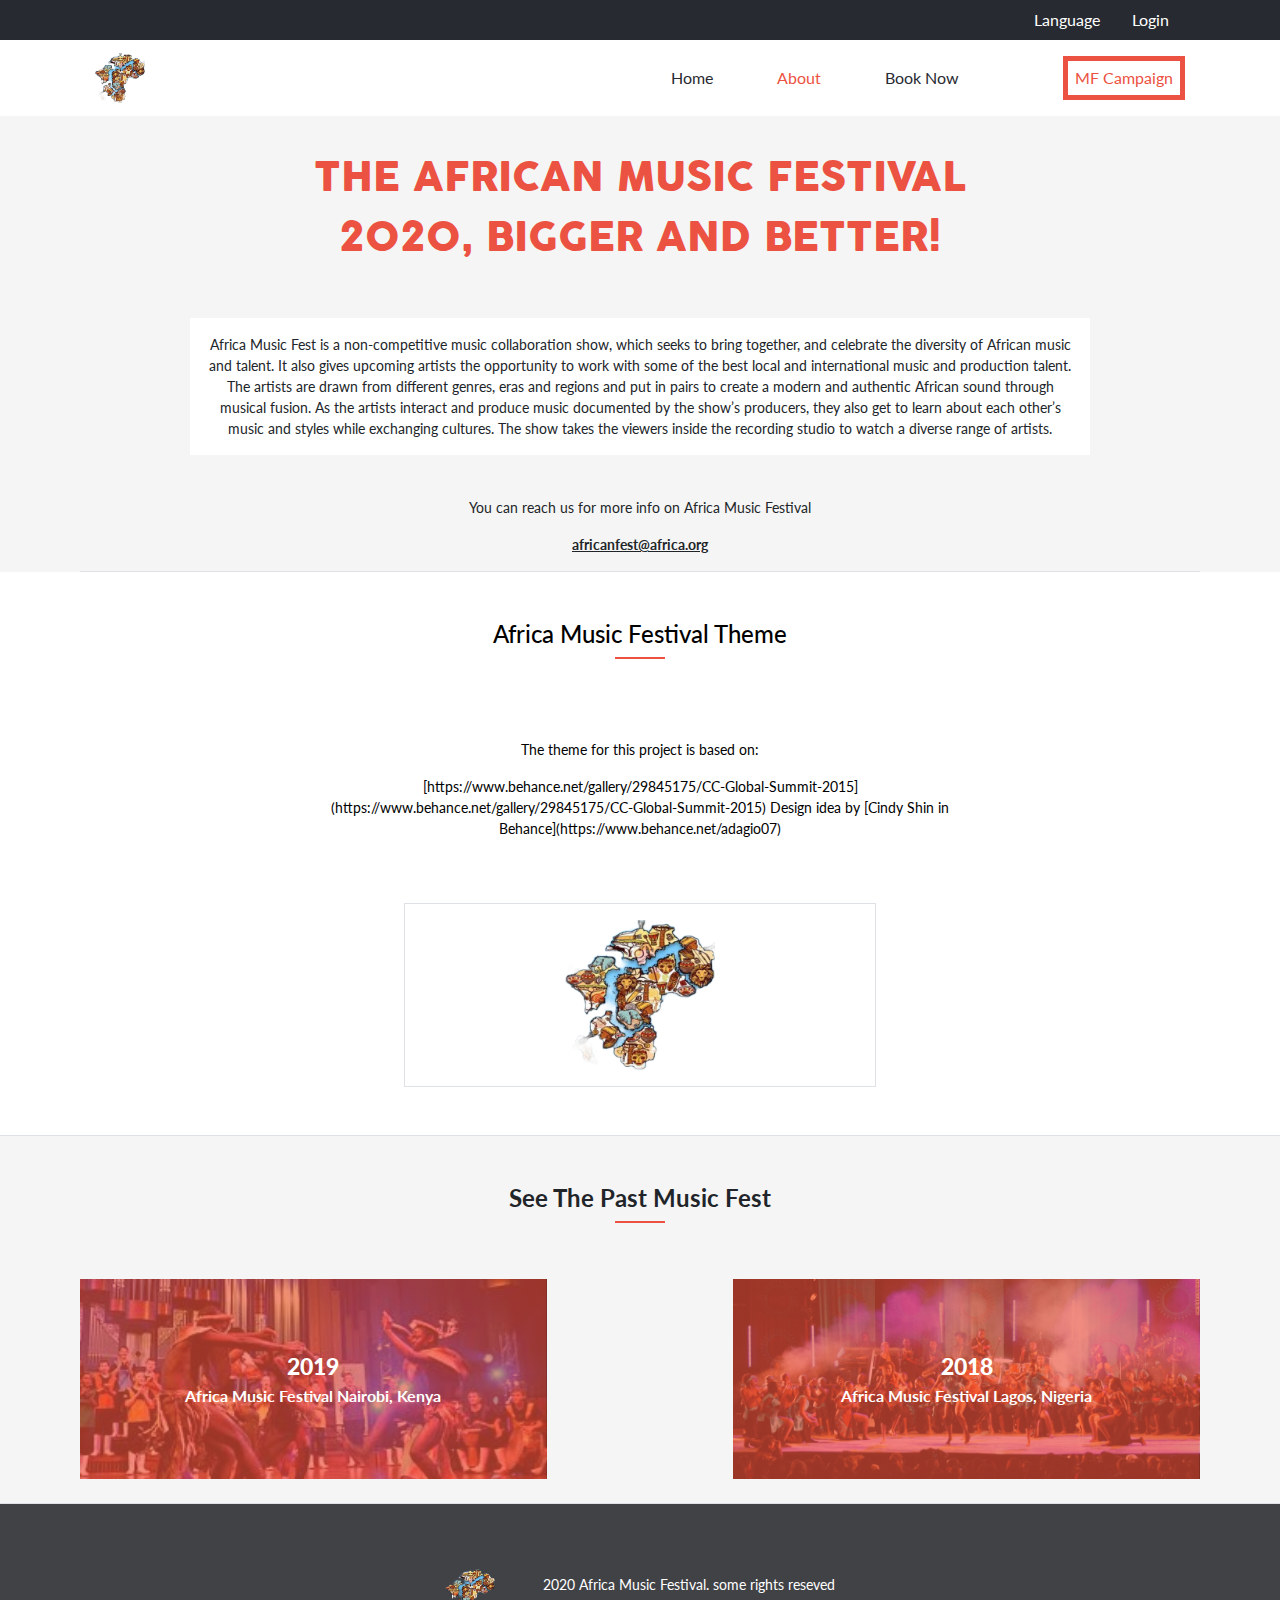
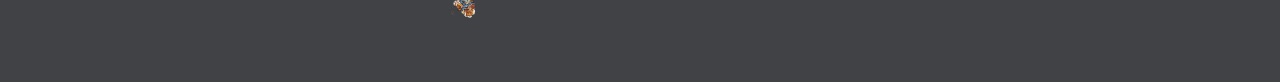
==== commit 926c5875: "added the navigation for the tickets page" ====
--- a/about.html
+++ b/about.html
@@ -42,12 +42,16 @@
     </div>
   </nav>
 
+  <div class="container-fluid home-logo d-none d-lg-block text-right mt-4">
+    <a href="index.html"><i class="fas fa-home fa-2x"></i></a>
+  </div>
+
   <main class="container-fluid main border-bottom">
     <div>
-      <p class="about-head-tag">
+      <h1 class="about-head-tag">
         The African Music Festival 2020,
         Bigger and better!
-      </p>
+      </h1>
     </div>
 
     <div>
@@ -131,8 +135,8 @@
     </div>
   </aside>
 
-  <footer class="text-center mt-5">
-    <div class="container-fluid partners">
+  <footer class="text-center border-top mt-4">
+    <div class="container-fluid partners d-lg-none">
     
       <div class="">
         <div class="logos-header">
@@ -166,7 +170,7 @@
       </div>
     </div>
 
-    <div class="footer-white-bg text-center">
+    <div class="about-footer-black-bg text-center d-none d-lg-block">
       <div class="rights container-fluid">
         <div class="copyrights">
           <img class="logo" src="images/logo.png" alt="logo">
--- a/style.css
+++ b/style.css
@@ -248,6 +248,7 @@
 }
 
 .nav-nav,
+.home-logo,
 .main,
 .aside1-container,
 .aside2-container,
--- a/about.css
+++ b/about.css
@@ -3,7 +3,8 @@
   flex-direction: column;
   align-items: center;
   text-align: center;
-  margin-top: 5em;
+  margin-top: 2em;
+  clear: both;
 }
 
 .about-head-tag {
@@ -82,4 +83,17 @@
 .fest-year {
   font-size: 23px;
   font-weight: 900;
-}+}
+
+.about-footer-black-bg {
+  background: #414246;
+  color: white;
+}
+
+.select-ticket-tag {
+  display: flex;
+  justify-content: left;
+  align-items: center;
+  border-radius: 10px;
+  width: 70%;
+}
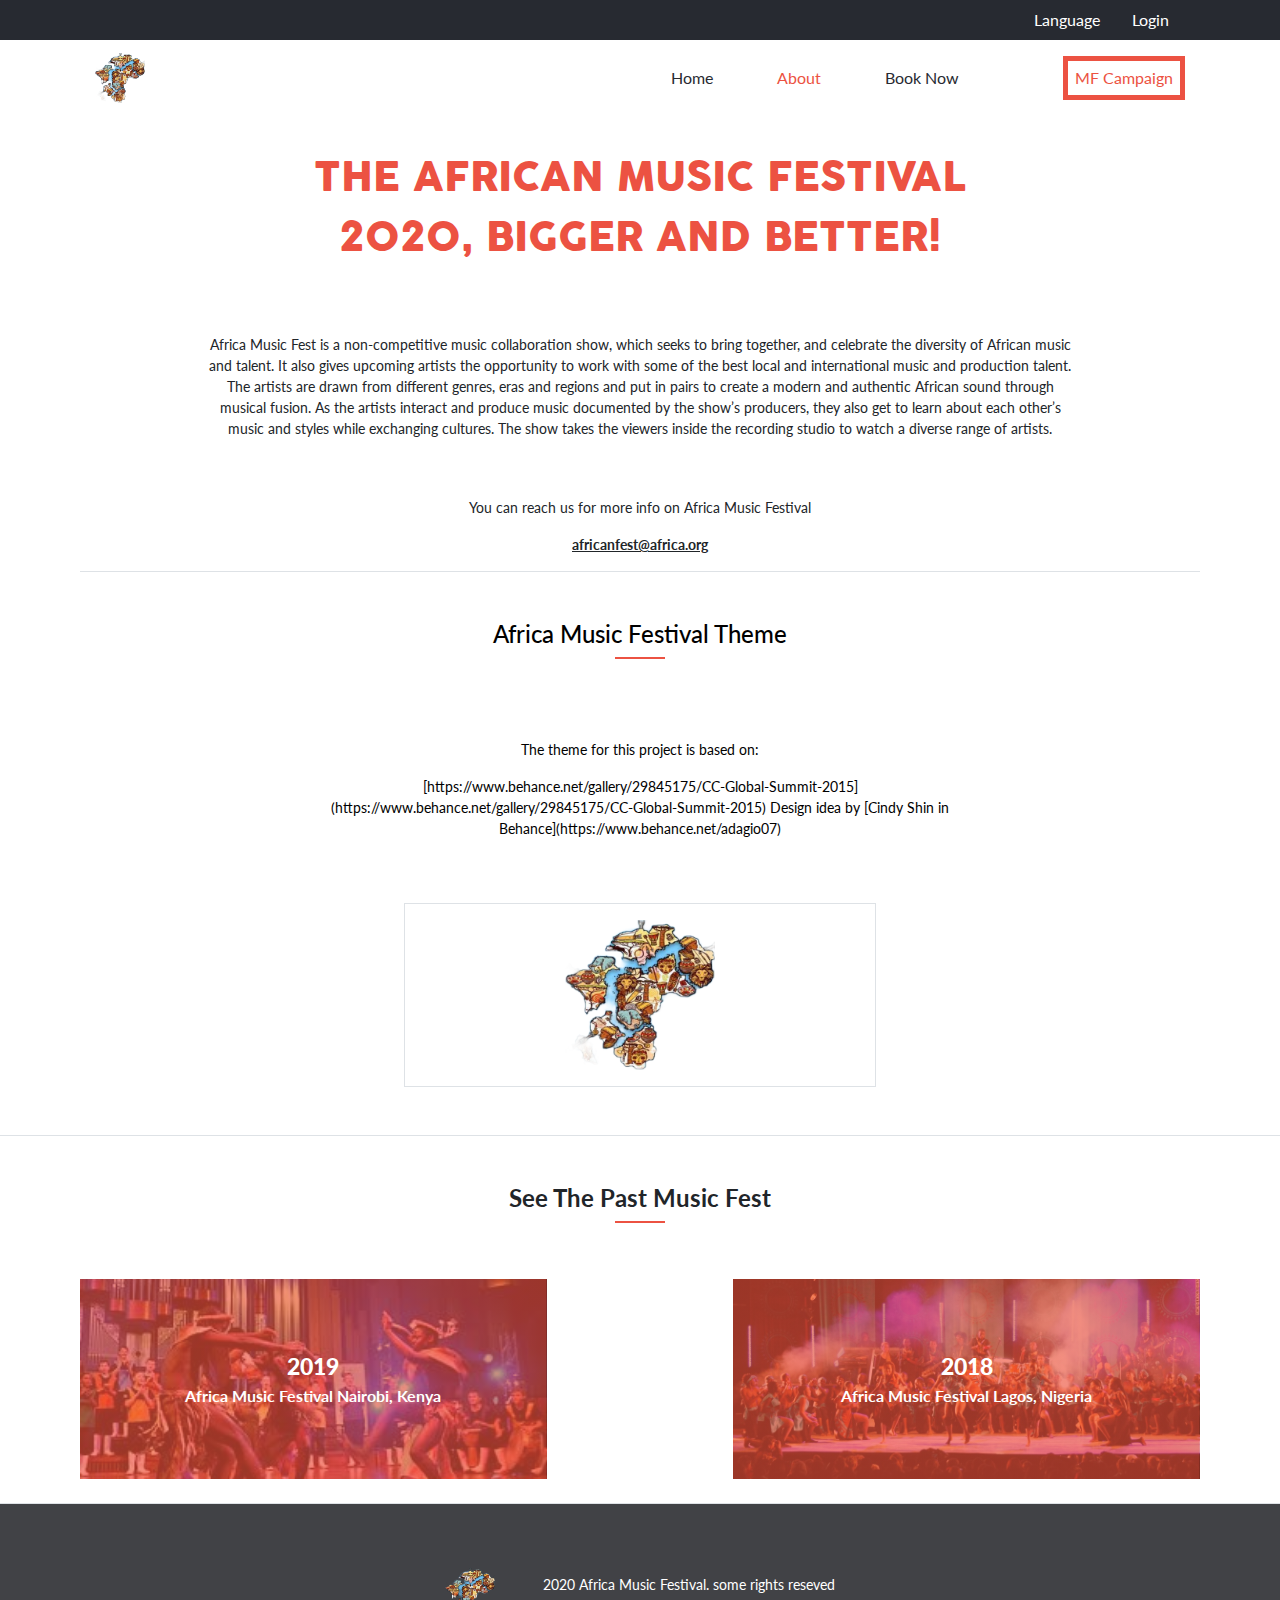
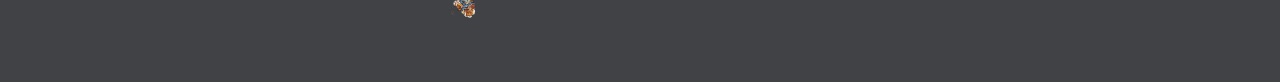
==== commit d29347b0: "Adjusted the tickets header tags" ====
--- a/about.html
+++ b/about.html
@@ -12,7 +12,7 @@
 
 </head>
 <body>
-  <div class="small-nav d-none d-lg-block">
+  <nav class="small-nav d-none d-lg-block">
     <nav class="container-fluid d-flex justify-content-end nav-nav">
       
         <a class="nav-link" href="#"><i class="fab fa-facebook-f"></i></a>
@@ -21,19 +21,19 @@
         <a class="nav-link" href="#">Login</a>
       
     </nav>
-  </div>
+  </nav>
 
   <nav class="navbar navbar-expand-lg top-nav sticky-top">
     <div class="container-fluid main-nav">
         <a class="navbar-brand d-none d-lg-block" href="index.html"><img class="logo" src="images/logo.png" alt="Logo"></a>
         <button class="navbar-toggler" type="button" data-toggle="collapse" data-target="#navbarSupportedContent" aria-controls="navbarSupportedContent" aria-expanded="false" aria-label="Toggle navigation">
-          <i class="fas fa-bars fa-3x"></i>
+          <i class="fas fa-bars fa-2x"></i>
         </button>
 
       <div class="collapse navbar-collapse" id="navbarSupportedContent">
         <ul class="navbar-nav ml-auto">
           <li class="nav-item"><a class="nav-link" href="index.html">Home</a></li>
-          <li class="nav-item"><a class="nav-link active" href="about.html">About</a></li>          
+          <li class="nav-item"><a class="nav-link active-link" href="about.html">About</a></li>          
           <li class="nav-item"><a class="nav-link" href="tickets.html">Book Now</a></li>
         </ul>
         
@@ -43,7 +43,7 @@
   </nav>
 
   <div class="container-fluid home-logo d-none d-lg-block text-right mt-4">
-    <a href="index.html"><i class="fas fa-home fa-2x"></i></a>
+    <a href="index.html"><i class="fas fa-home"></i></a>
   </div>
 
   <main class="container-fluid main border-bottom">
--- a/style.css
+++ b/style.css
@@ -6,17 +6,19 @@
 
 @font-face {
   font-family: cocogoose;
-  src: url("cocogoose/Cocogoose_trial.otf");
-}
-
-
-header {
+  src: url("cocogoose/Cocogoose_trial.otf");  
+}
+
+.header-background {
   width: 100%;
   background-image: linear-gradient(to right, rgba(226, 255, 255, 0.85), #e6dbe3), url("images/fest.jpg");
-  height: 200px;
+  height: 130px;
   background-position: center;
   background-repeat: no-repeat;
   background-size: cover;
+  position: absolute;
+  top: 0;
+  z-index: -1;
 }
 
 .logo {
@@ -24,8 +26,7 @@
 }
 
 body {
-  background: rgba(221, 221, 221, 0.3) !important;
-  /* opacity: 0.1; */
+  background: rgba(221, 221, 221, 0.3);
 }
 
 .small-nav {
@@ -33,17 +34,25 @@
   color: white;
 }
 
+.fa-bars {
+  color: #414246;
+}
+
+.fa-home {  
+  color: #414246;
+}
+
 .fa-twitter,
 .fa-facebook-f {
-  color: white !important;
+  color: white;
 }
 
 .small-nav .nav-link {
-  color: white !important;
+  color: white;
 }
 
 .navbar {
-  background: white;
+  background: transparent;
 }
 
 .navbar .nav-link {
@@ -51,8 +60,8 @@
   margin-right: 3em;
 }
 
-.active {
-  color: #ec5242 !important;
+.navbar-nav .active-link {
+  color: #ec5242;
 }
 
 .campaign {
@@ -64,8 +73,7 @@
 .welcome-tag {
   color: #ec5242;
   text-transform: capitalize;
-  margin-top: -1.25em;
-  margin-bottom: 1em;
+  margin-top: 2em;
   font-size: 30px;
 }
 
@@ -91,7 +99,7 @@
 
 .date {
   max-width: 500px;
-  font-family: cocogoose;
+  font-family: "cocogoose", sans-serif;
   font-size: 30px;
   color: #272a31;
 }
@@ -124,8 +132,8 @@
 }
 
 .prog1 {
-  width: auto;
-  background: #3C3F46;
+  width: 90%;
+  background: #3c3f46;
   margin: 1em;
   padding: 1em;
   display: flex;
@@ -138,16 +146,15 @@
 }
 
 .prog-header {
-  width: 200px;
-  font-size: 21px;
+  width: 40%;
+  font-size: 1.3rem;
   font-weight: 700;
   color: #ec5242;
 }
 
 .p-text {
   width: 70%;
-  /* max-width: 720px; */
-  /* margin-left: 1em; */
+  font-size: 1rem;
 }
 
 .join-btn {
@@ -159,6 +166,7 @@
   font-weight: 600;
   padding: 2em;
   margin: 2em 0;
+  cursor: pointer;
 }
 
 .see-prog {
@@ -170,9 +178,6 @@
 
 .guests-img {
   float: left;
-}
-
-.guests-img {
   width: 120px;
   margin-right: 1em;
 }
@@ -196,7 +201,7 @@
 .guests-border {
   width: 30px;
   background: #ec5242;
-  border-bottom: 1px solid #3C3F46;
+  border-bottom: 2px solid #d3d3d3;
   margin: 10px 0;
 }
 
@@ -206,9 +211,11 @@
 
 .more-btn {
   width: 100%;
-  border: 1px solid #414246;
+  border: 1px solid #d3d3d3;
   margin-right: auto;
   margin-left: auto;
+  margin-top: 2em;
+  cursor: pointer;
 }
 
 .partners {
@@ -225,7 +232,7 @@
 }
 
 .footer-logos {
-  display: flex;  
+  display: flex;
   flex-direction: row;
   justify-content: center;
 }
@@ -237,7 +244,6 @@
 
 .copyrights {
   margin-right: 3em;
-
 }
 
 .rights {
@@ -248,6 +254,7 @@
 }
 
 .nav-nav,
+.tickets-main,
 .home-logo,
 .main,
 .aside1-container,
@@ -265,13 +272,37 @@
   border: 1px solid white;
 }
 
+@media screen and (max-width: 500px) {
+  .prog-header {
+    width: 40%;
+    font-size: 0.75rem;
+    font-weight: 700;
+    color: #ec5242;
+  }
+  
+  .p-text {
+    width: 70%;
+    font-size: 0.75rem;
+  }
+}
+
 @media screen and (min-width: 992px) {
+  .header-background {
+    height: unset;
+    height: 300px;
+  }
+
+  .navbar {
+    background: white;
+  }
+
   .head-tag {
     font-size: 60px;
   }
 
-  .welcome-tag {    
+  .welcome-tag {
     font-size: 35px;
+    margin-top: 4em;
   }
 
   .program-container {
@@ -301,6 +332,4 @@
     width: unset;
     margin-bottom: 1em;
   }
-
-}
-
+}
--- a/about.css
+++ b/about.css
@@ -4,7 +4,6 @@
   align-items: center;
   text-align: center;
   margin-top: 2em;
-  clear: both;
 }
 
 .about-head-tag {
@@ -39,11 +38,7 @@
 
 .about-theme {
   width: 60%;
-  /* background: #ec5242; */
-  /* border: none; */
   color: black;
-  /* font-size: 21px; */
-  /* font-weight: 600; */
   padding: 1em;
   margin: 2em 0;
 }
@@ -57,7 +52,7 @@
   width: 150px;
 }
 
-.past-fest {  
+.past-fest {
   background-image: linear-gradient(to right, rgba(238, 82, 60, 0.65), rgba(238, 82, 60, 0.65)), url("images/download.jpeg");
 }
 
@@ -90,10 +85,52 @@
   color: white;
 }
 
+.tickets-main {
+  /* text-align: center; */
+  display: flex;
+  flex-direction: column;
+  justify-content: space-between;
+}
+
 .select-ticket-tag {
+  width: auto;
   display: flex;
-  justify-content: left;
+  border: 1px solid #d3d3d3;
+  border-radius: 30px;
+  color: black;
   align-items: center;
-  border-radius: 10px;
-  width: 70%;
+  justify-content: center;
+  margin-bottom: 3em;
+  margin-right: auto;
+  margin-left: auto;
 }
+
+.step-div {
+  margin: 0 2em;
+  color: #ec5242;
+  font-weight: 700;
+}
+
+.table {
+  width: 80%;
+  margin-right: auto;
+  margin-left: auto;
+}
+
+.price-tag {
+  color: #ec5242;
+  font-weight: bold;
+}
+
+.menu-box {
+  display: flex;
+  justify-content: space-between;
+  align-items: center;
+  color: black;
+  border: 1px solid #d3d3d3;
+  padding: 70px;
+}
+
+.menu-item {
+  margin-right: 2em;
+}
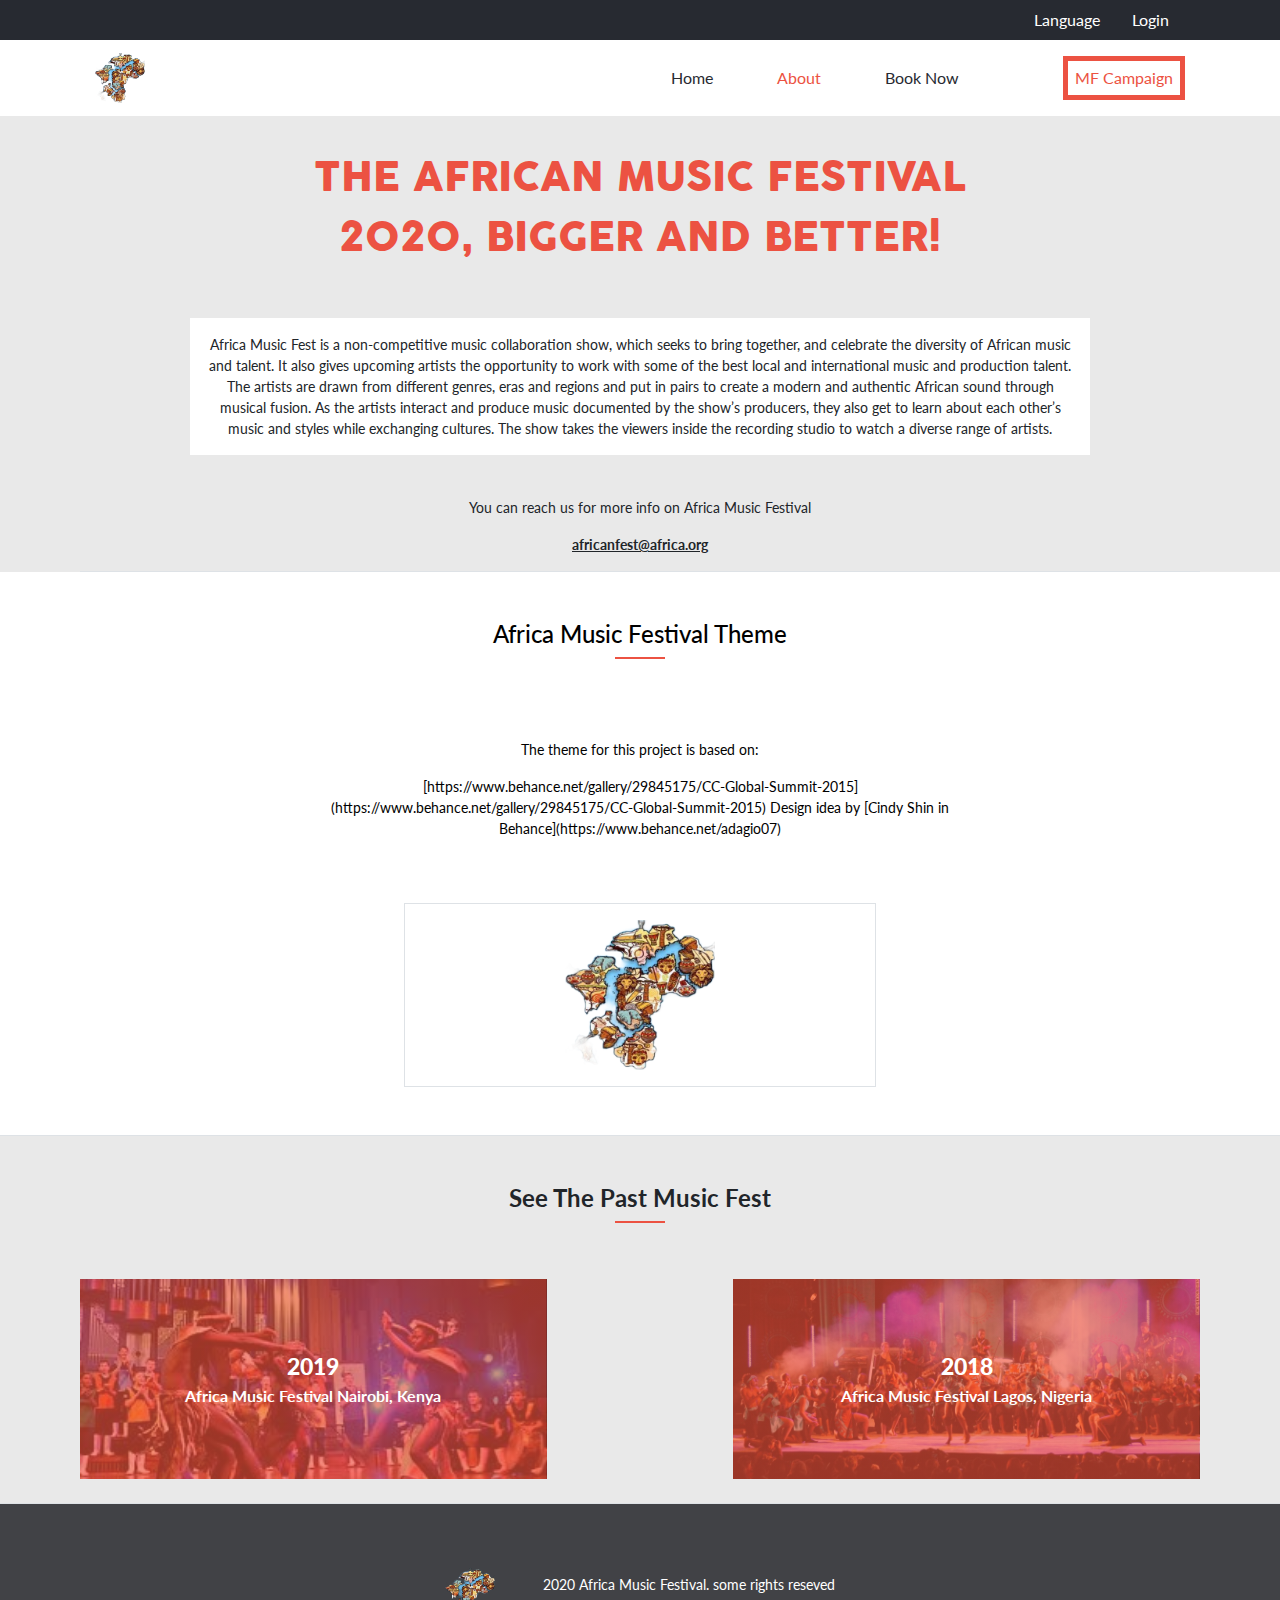
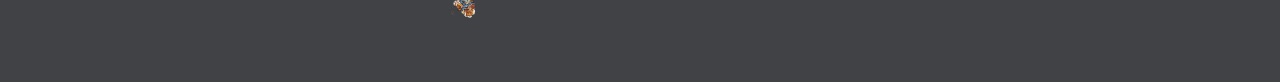
==== commit e9529765: "Added the border to the tickets page table" ====
--- a/about.html
+++ b/about.html
@@ -11,7 +11,7 @@
   <link rel="stylesheet" href="https://maxcdn.bootstrapcdn.com/bootstrap/4.0.0/css/bootstrap.min.css" integrity="sha384-Gn5384xqQ1aoWXA+058RXPxPg6fy4IWvTNh0E263XmFcJlSAwiGgFAW/dAiS6JXm" crossorigin="anonymous">
 
 </head>
-<body>
+<body class="body">
   <nav class="small-nav d-none d-lg-block">
     <nav class="container-fluid d-flex justify-content-end nav-nav">
       
--- a/style.css
+++ b/style.css
@@ -25,8 +25,8 @@
   width: 50px;
 }
 
-body {
-  background: rgba(221, 221, 221, 0.3);
+.body {
+  background: rgba(211, 211, 211, 0.5)
 }
 
 .small-nav {
--- a/about.css
+++ b/about.css
@@ -111,10 +111,12 @@
   font-weight: 700;
 }
 
-.table {
+.table-content .table {
   width: 80%;
   margin-right: auto;
   margin-left: auto;
+  border: 0.4em solid #ec5242;
+  background: white;
 }
 
 .price-tag {
